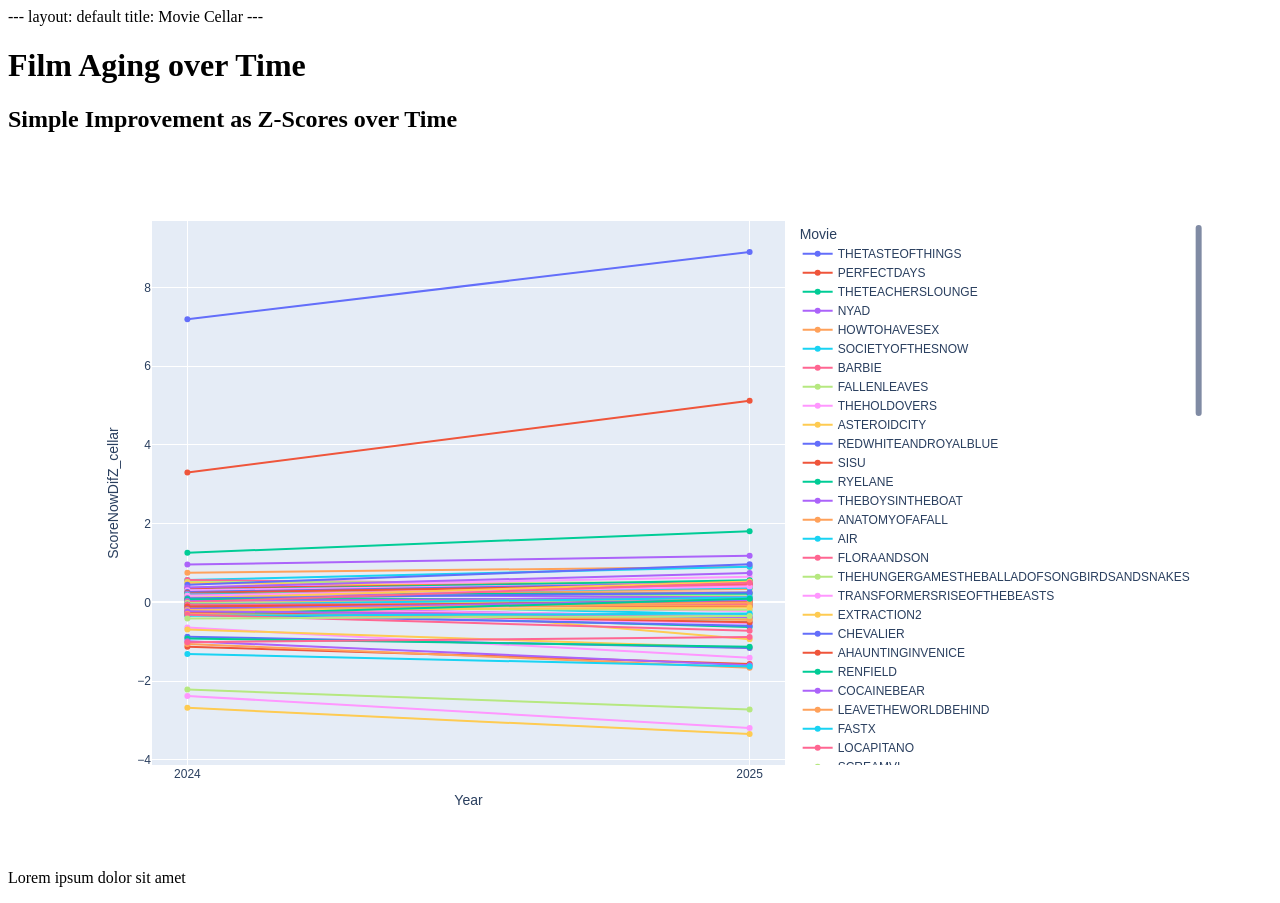
==== docs/index.html @ 70431ed2 "Update index.html" ====
---
layout: default

title: Movie Cellar
---

<!DOCTYPE html>
<html>
<body>
      <h1>Film Aging over Time</h1>
      <h2>Simple Improvement as Z-Scores over Time</h2>

<style>
.full-width-iframe {
  display: block;
  width: 90vw;
  max-width: 1400px;
  height: 700px;

  position: relative;
  left: 50%;
  transform: translateX(-50%);

  border: 0;
}
</style>
      
<iframe class = "full-width-iframe" 
    src="cellar_improvement.html" height="500";> </iframe>
            <p>Lorem ipsum dolor sit amet</p>
</body>
</html>
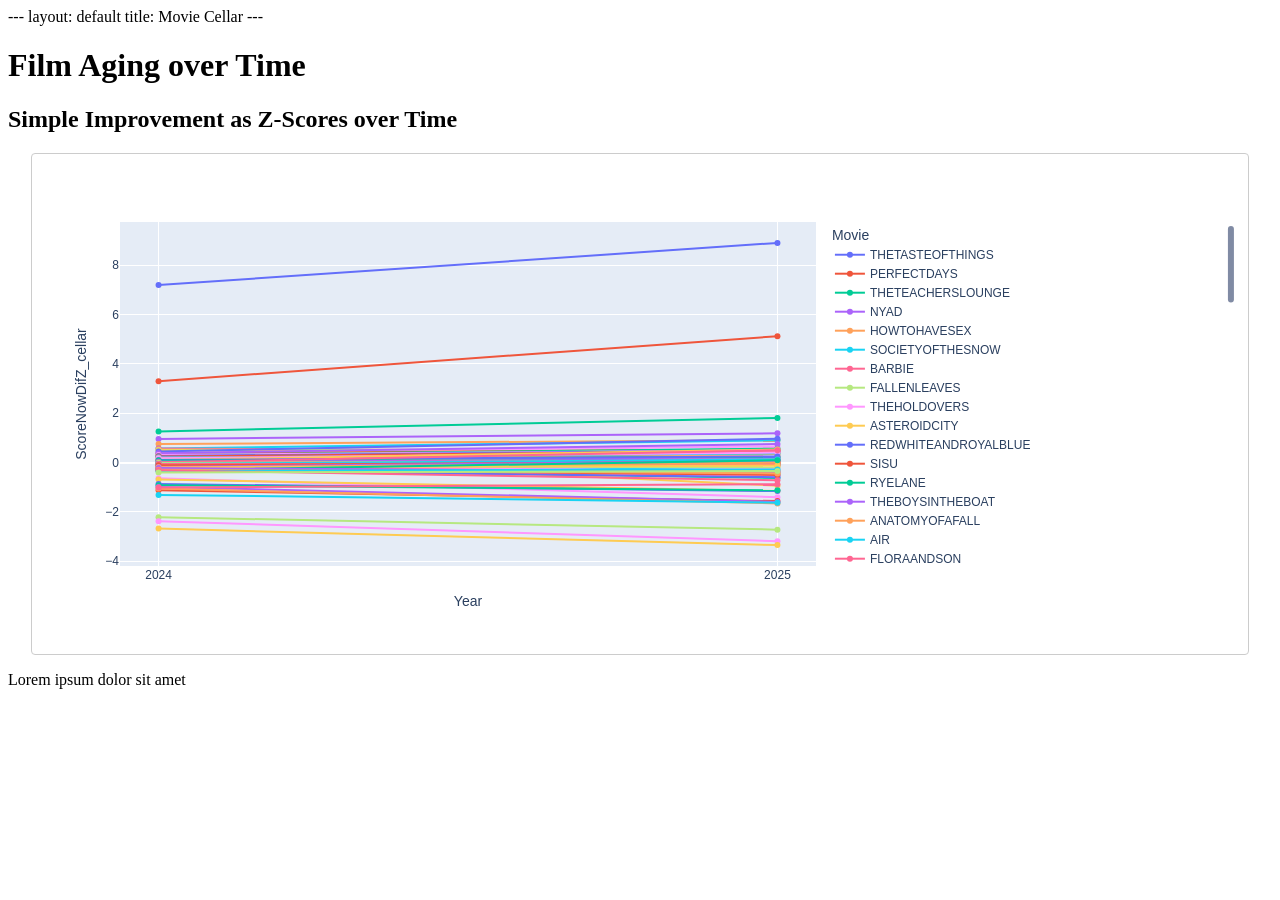
==== commit 9ab2bc17: "Update index.html" ====
--- a/docs/index.html
+++ b/docs/index.html
@@ -11,21 +11,21 @@
       <h2>Simple Improvement as Z-Scores over Time</h2>
 
 <style>
-.full-width-iframe {
-  display: block;
-  width: 90vw;
-  max-width: 1400px;
-  height: 700px;
-
-  position: relative;
-  left: 50%;
-  transform: translateX(-50%);
-
-  border: 0;
-}
+  .wide-frame {
+    /* Makes it 140% the width of the Merlot text container */
+    width: 140%; 
+    max-width: 95vw; /* Prevents it from overflowing on mobile screens */
+    position: relative;
+    left: 50%;
+    transform: translateX(-50%);
+    border: 1px solid #ccc; /* Matches Merlot's subtle borders */
+    border-radius: 4px;
+    display: block;
+    height: 500px;
+  }
 </style>
       
-<iframe class = "full-width-iframe" 
+<iframe class = "wide-frame" 
     src="cellar_improvement.html" height="500";> </iframe>
             <p>Lorem ipsum dolor sit amet</p>
 </body>
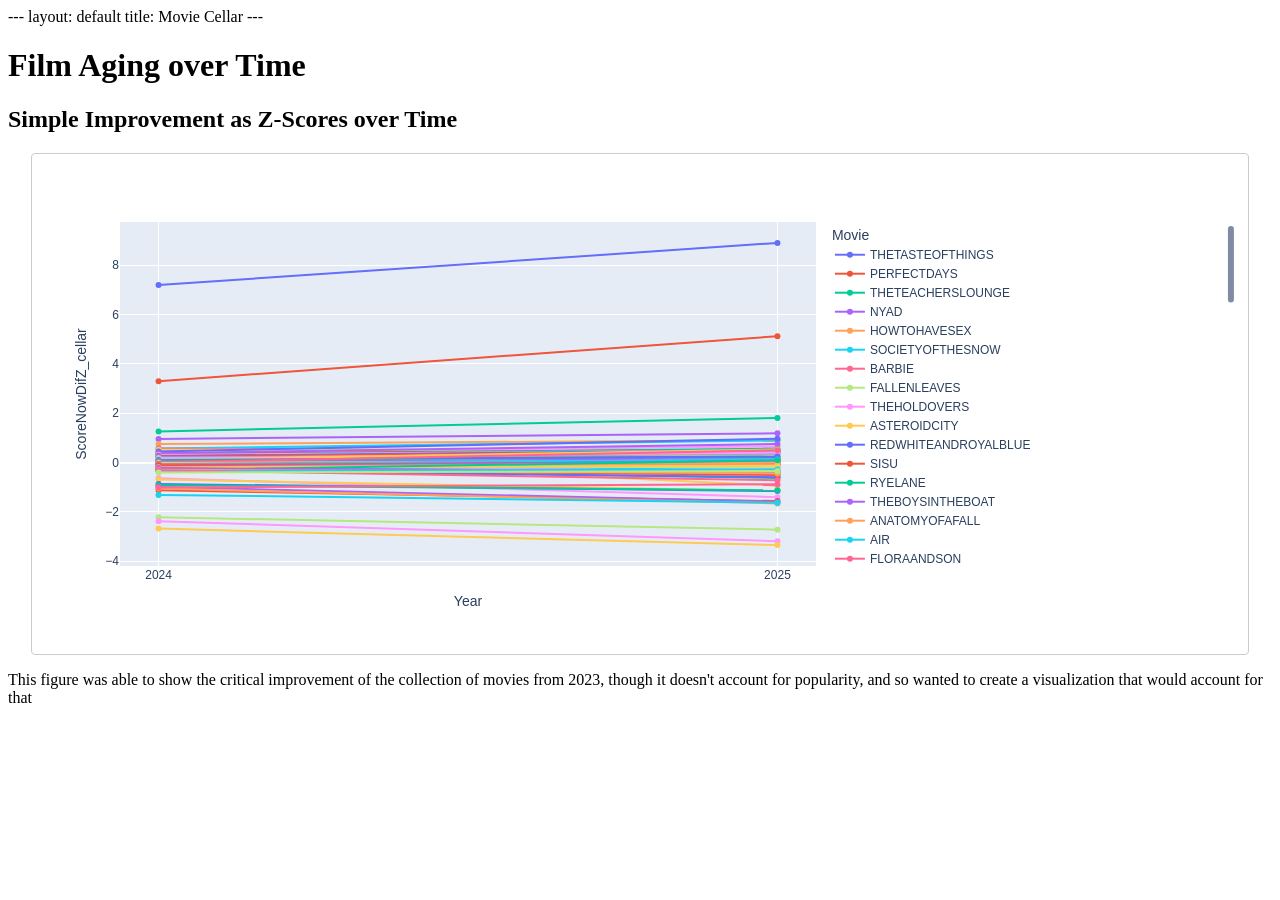
==== commit f29d624e: "Update index.html" ====
--- a/docs/index.html
+++ b/docs/index.html
@@ -27,6 +27,6 @@
       
 <iframe class = "wide-frame" 
     src="cellar_improvement.html" height="500";> </iframe>
-            <p>Lorem ipsum dolor sit amet</p>
+            <p>This figure was able to show the critical improvement of the collection of movies from 2023, though it doesn't account for popularity, and so wanted to create a visualization that would account for that</p>
 </body>
 </html>
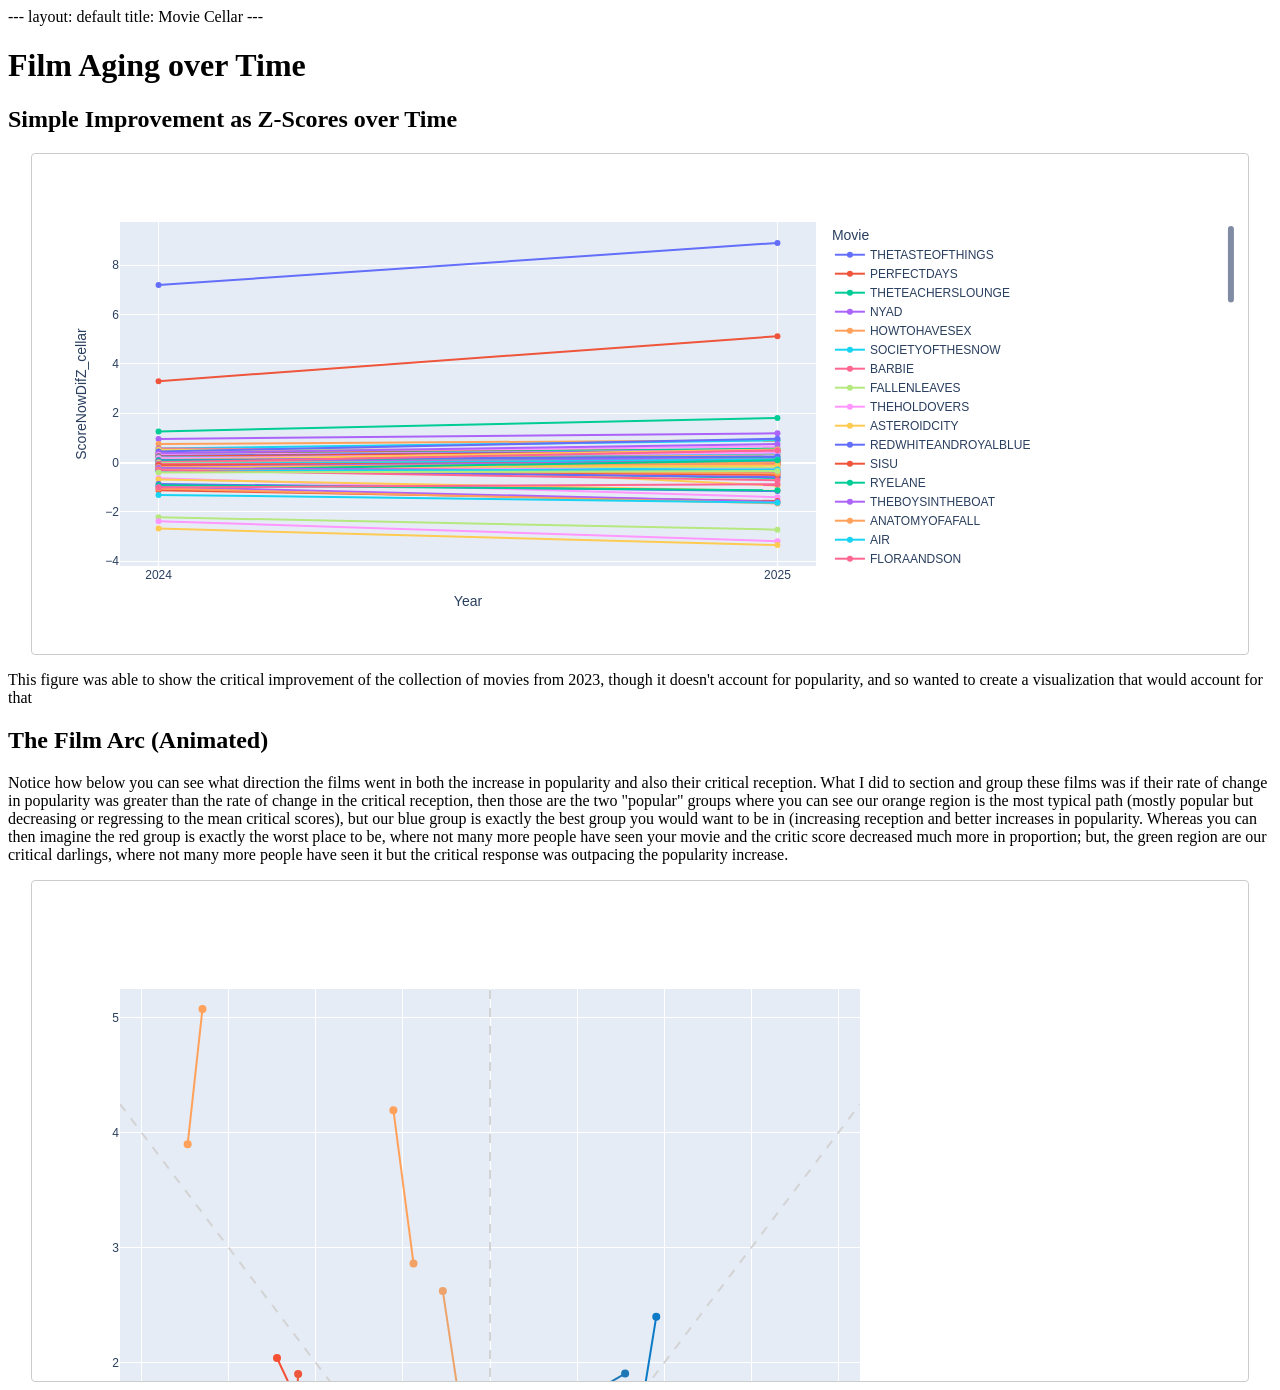
==== commit 5a4987ea: "Update index.html" ====
--- a/docs/index.html
+++ b/docs/index.html
@@ -28,5 +28,29 @@
 <iframe class = "wide-frame" 
     src="cellar_improvement.html" height="500";> </iframe>
             <p>This figure was able to show the critical improvement of the collection of movies from 2023, though it doesn't account for popularity, and so wanted to create a visualization that would account for that</p>
+
+ 
+      <h2>The Film Arc (Animated)</h2>
+
+            <p> Notice how below you can see what direction the films went in both the increase in popularity and also their critical reception. What I did to section and group these films was if their rate of change in popularity was greater than the rate of change in the critical reception, then those are the two "popular" groups where you can see our orange region is the most typical path (mostly popular but decreasing or regressing to the mean critical scores), but our blue group is exactly the best group you would want to be in (increasing reception and better increases in popularity. Whereas you can then imagine the red group is exactly the worst place to be, where not many more people have seen your movie and the critic score decreased much more in proportion; but, the green region are our critical darlings, where not many more people have seen it but the critical response was outpacing the popularity increase.</p>
+      
+<style>
+  .wide-frame {
+    /* Makes it 140% the width of the Merlot text container */
+    width: 140%; 
+    max-width: 95vw; /* Prevents it from overflowing on mobile screens */
+    position: relative;
+    left: 50%;
+    transform: translateX(-50%);
+    border: 1px solid #ccc; /* Matches Merlot's subtle borders */
+    border-radius: 4px;
+    display: block;
+    height: 500px;
+  }
+</style>
+      
+<iframe class = "wide-frame" 
+    src="cellar_interactive.html" height="500";> </iframe>
+
 </body>
 </html>
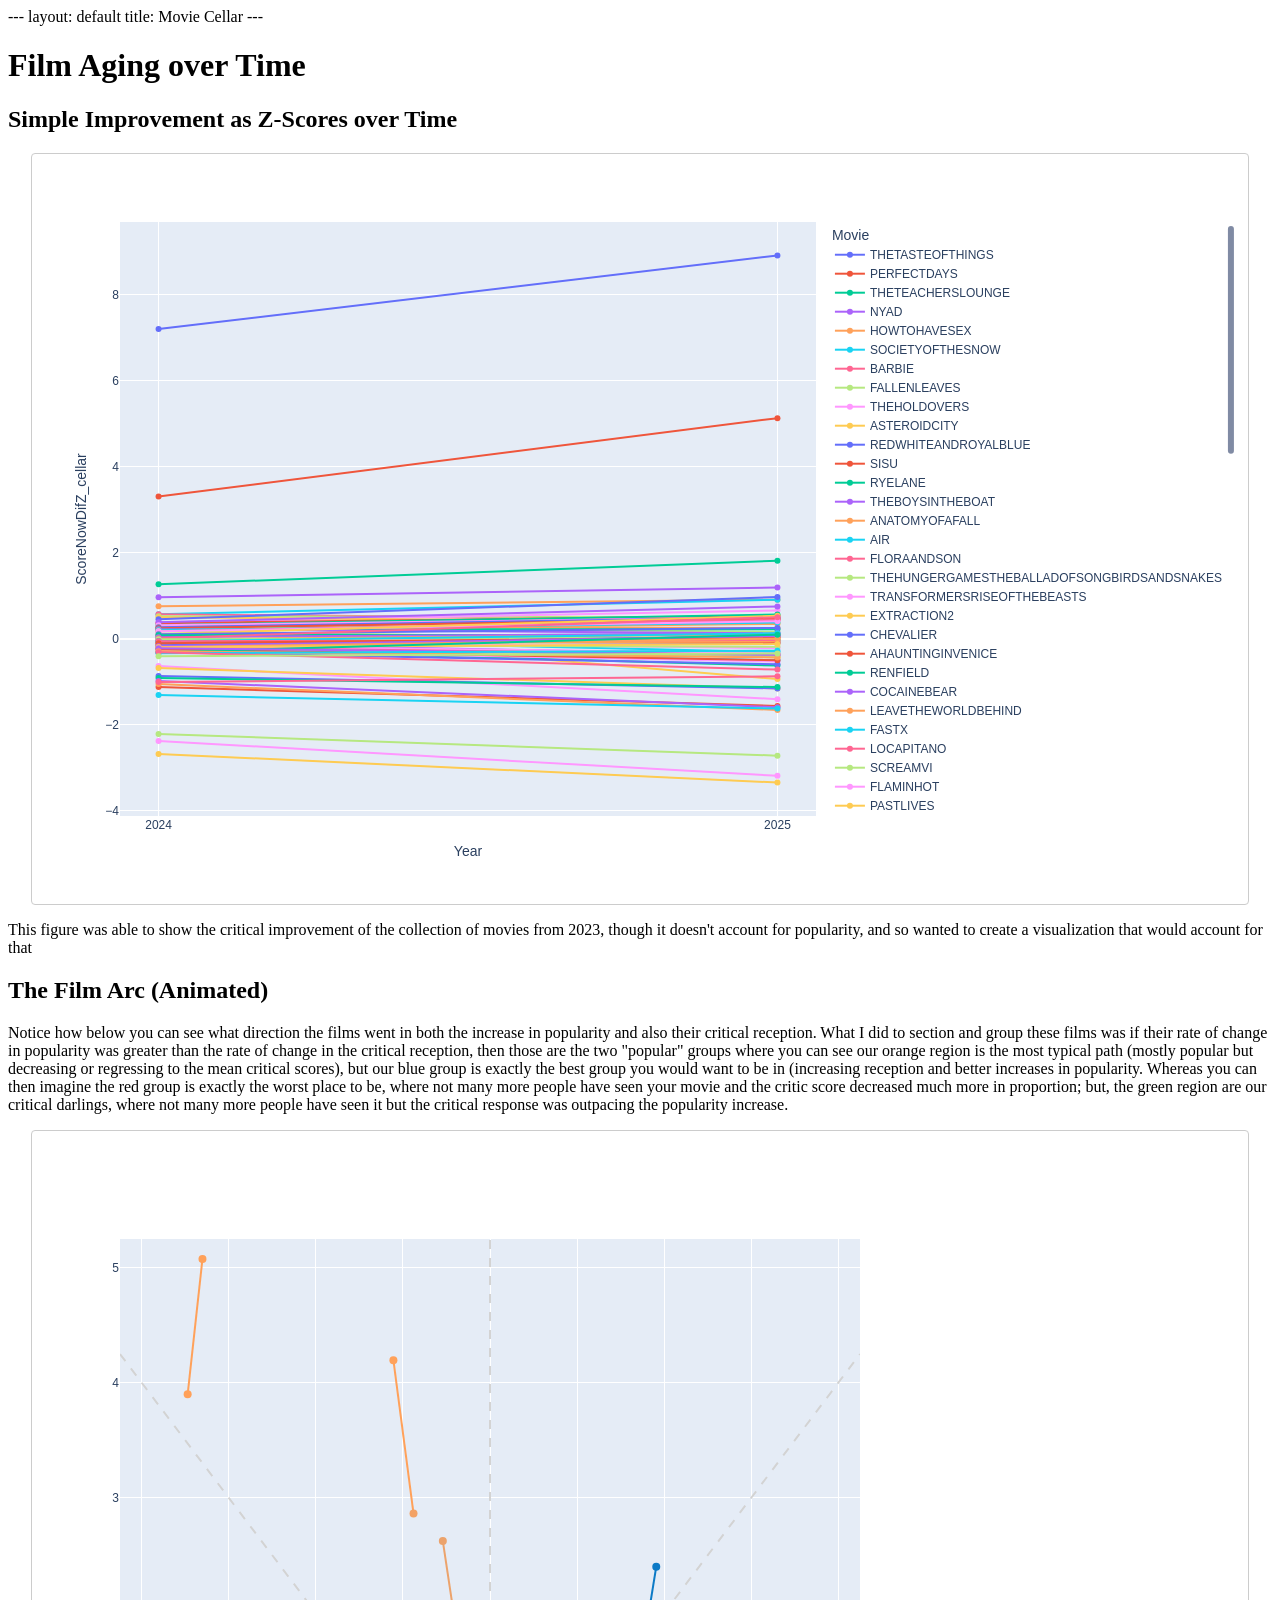
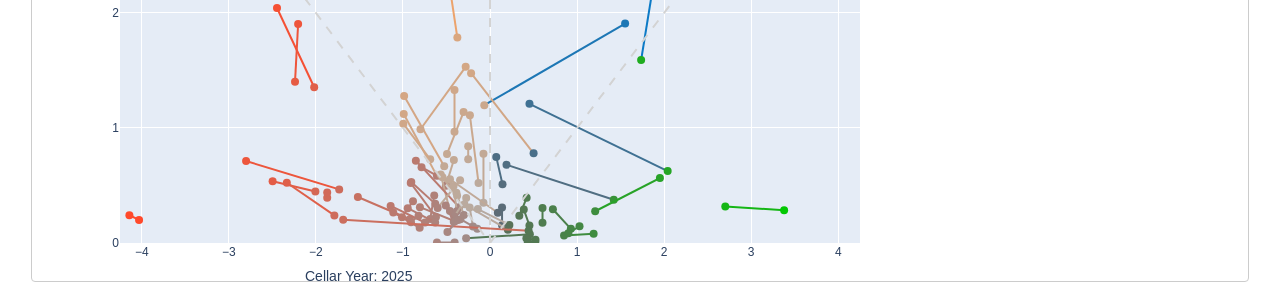
==== commit d67152dc: "Update index.html" ====
--- a/docs/index.html
+++ b/docs/index.html
@@ -37,7 +37,7 @@
 <style>
   .wide-frame {
     /* Makes it 140% the width of the Merlot text container */
-    width: 140%; 
+    width: 175%; 
     max-width: 95vw; /* Prevents it from overflowing on mobile screens */
     position: relative;
     left: 50%;
@@ -45,7 +45,7 @@
     border: 1px solid #ccc; /* Matches Merlot's subtle borders */
     border-radius: 4px;
     display: block;
-    height: 500px;
+    height: 750px;
   }
 </style>
       
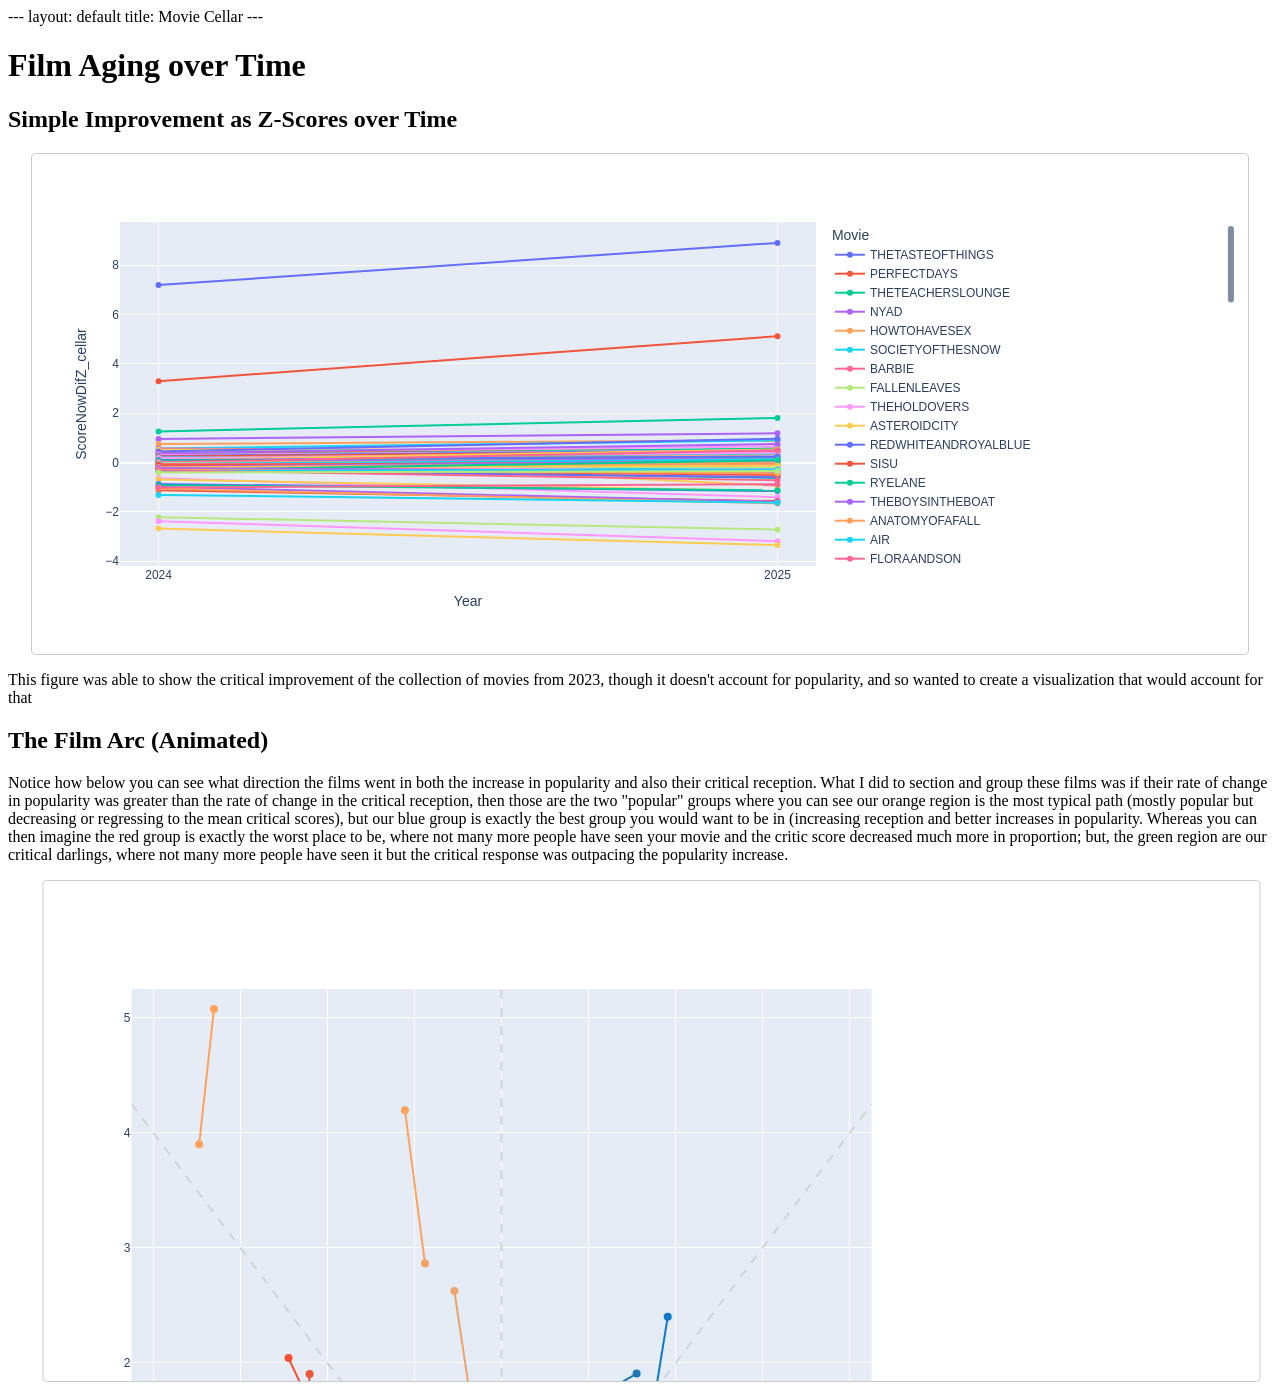
==== commit dba7cb70: "Update index.html" ====
--- a/docs/index.html
+++ b/docs/index.html
@@ -35,21 +35,21 @@
             <p> Notice how below you can see what direction the films went in both the increase in popularity and also their critical reception. What I did to section and group these films was if their rate of change in popularity was greater than the rate of change in the critical reception, then those are the two "popular" groups where you can see our orange region is the most typical path (mostly popular but decreasing or regressing to the mean critical scores), but our blue group is exactly the best group you would want to be in (increasing reception and better increases in popularity. Whereas you can then imagine the red group is exactly the worst place to be, where not many more people have seen your movie and the critic score decreased much more in proportion; but, the green region are our critical darlings, where not many more people have seen it but the critical response was outpacing the popularity increase.</p>
       
 <style>
-  .wide-frame {
+  .inter-wide-frame {
     /* Makes it 140% the width of the Merlot text container */
     width: 175%; 
     max-width: 95vw; /* Prevents it from overflowing on mobile screens */
     position: relative;
-    left: 50%;
-    transform: translateX(-50%);
+    left: 75%;
+    transform: translateX(-75%);
     border: 1px solid #ccc; /* Matches Merlot's subtle borders */
     border-radius: 4px;
     display: block;
-    height: 750px;
+    height: 500px;
   }
 </style>
       
-<iframe class = "wide-frame" 
+<iframe class = "inter-wide-frame" 
     src="cellar_interactive.html" height="500";> </iframe>
 
 </body>
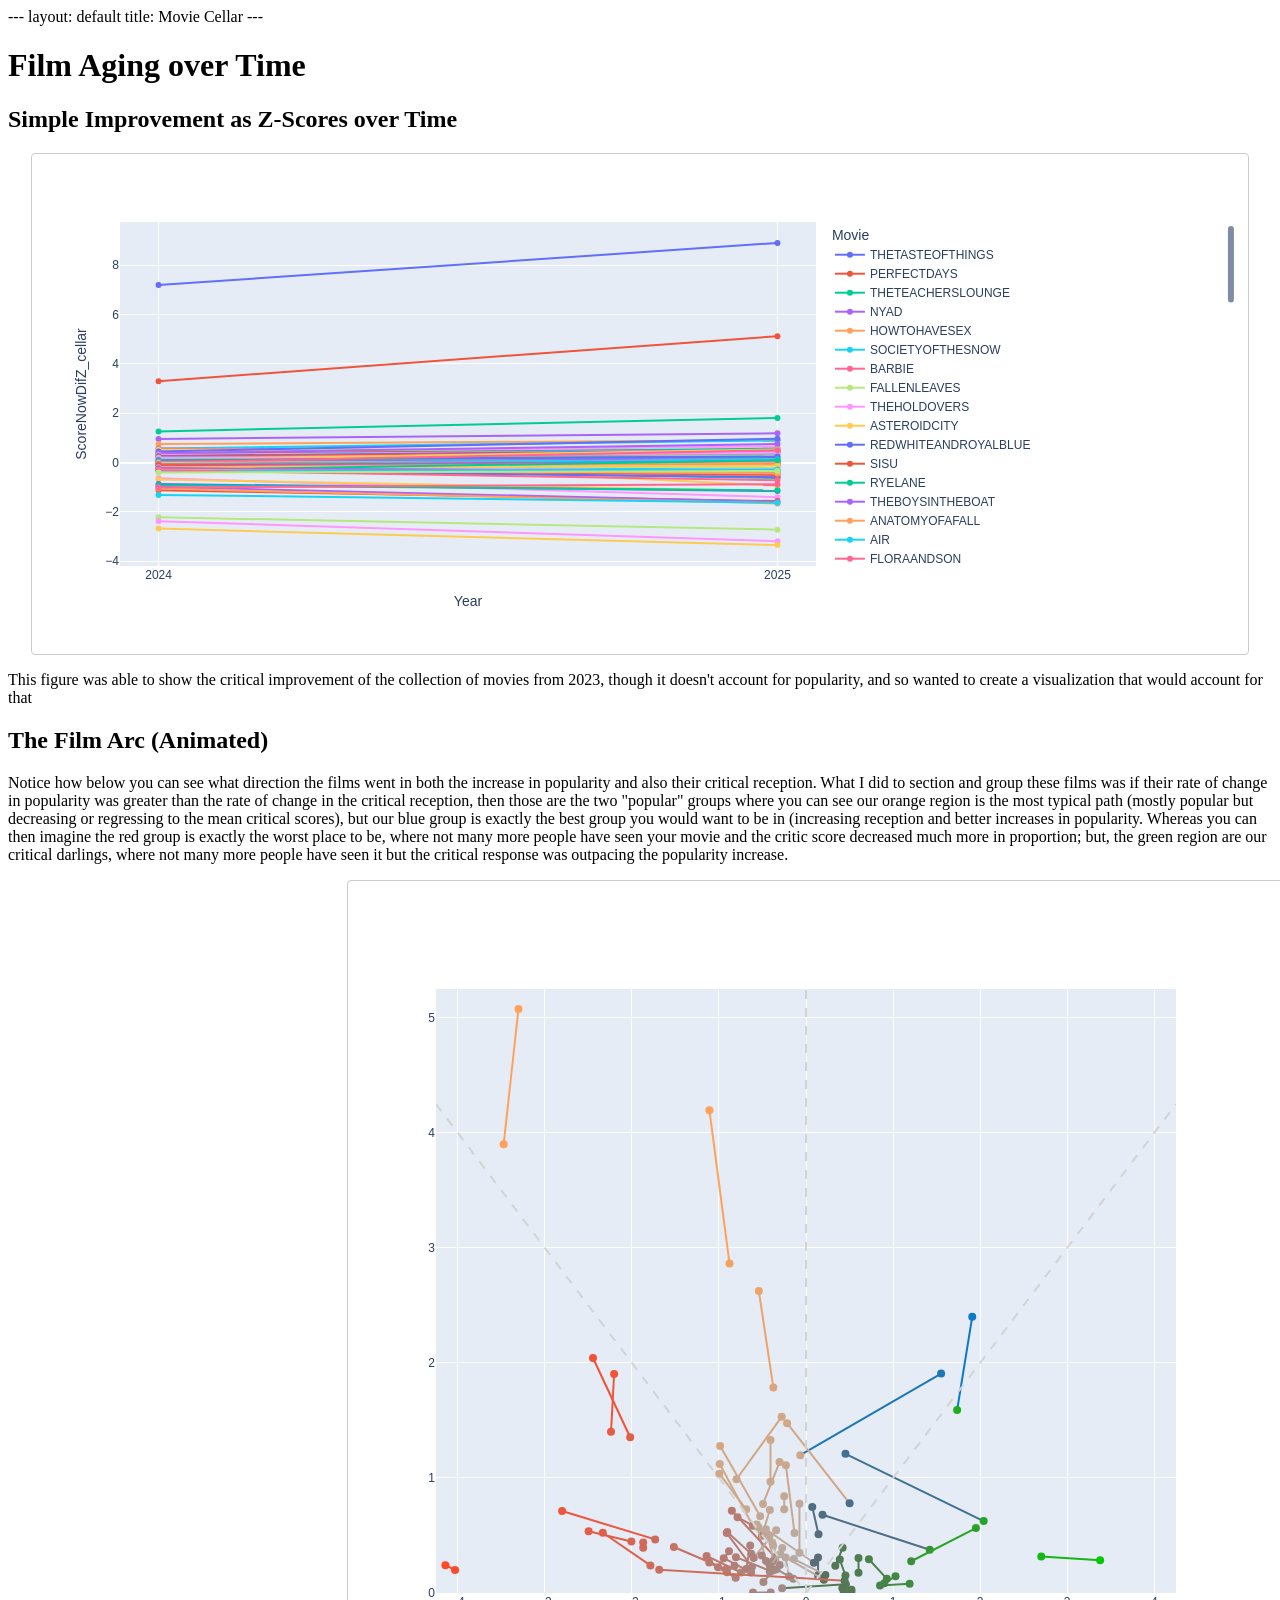
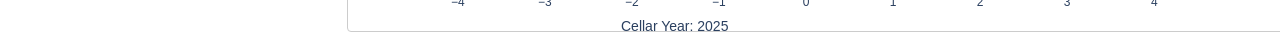
==== commit 090b719f: "Update index.html" ====
--- a/docs/index.html
+++ b/docs/index.html
@@ -37,15 +37,15 @@
 <style>
   .inter-wide-frame {
     /* Makes it 140% the width of the Merlot text container */
-    width: 175%; 
+    width: 200%; 
     max-width: 95vw; /* Prevents it from overflowing on mobile screens */
     position: relative;
     left: 75%;
-    transform: translateX(-75%);
+    transform: translateX(-50%);
     border: 1px solid #ccc; /* Matches Merlot's subtle borders */
     border-radius: 4px;
     display: block;
-    height: 500px;
+    height: 750px;
   }
 </style>
       
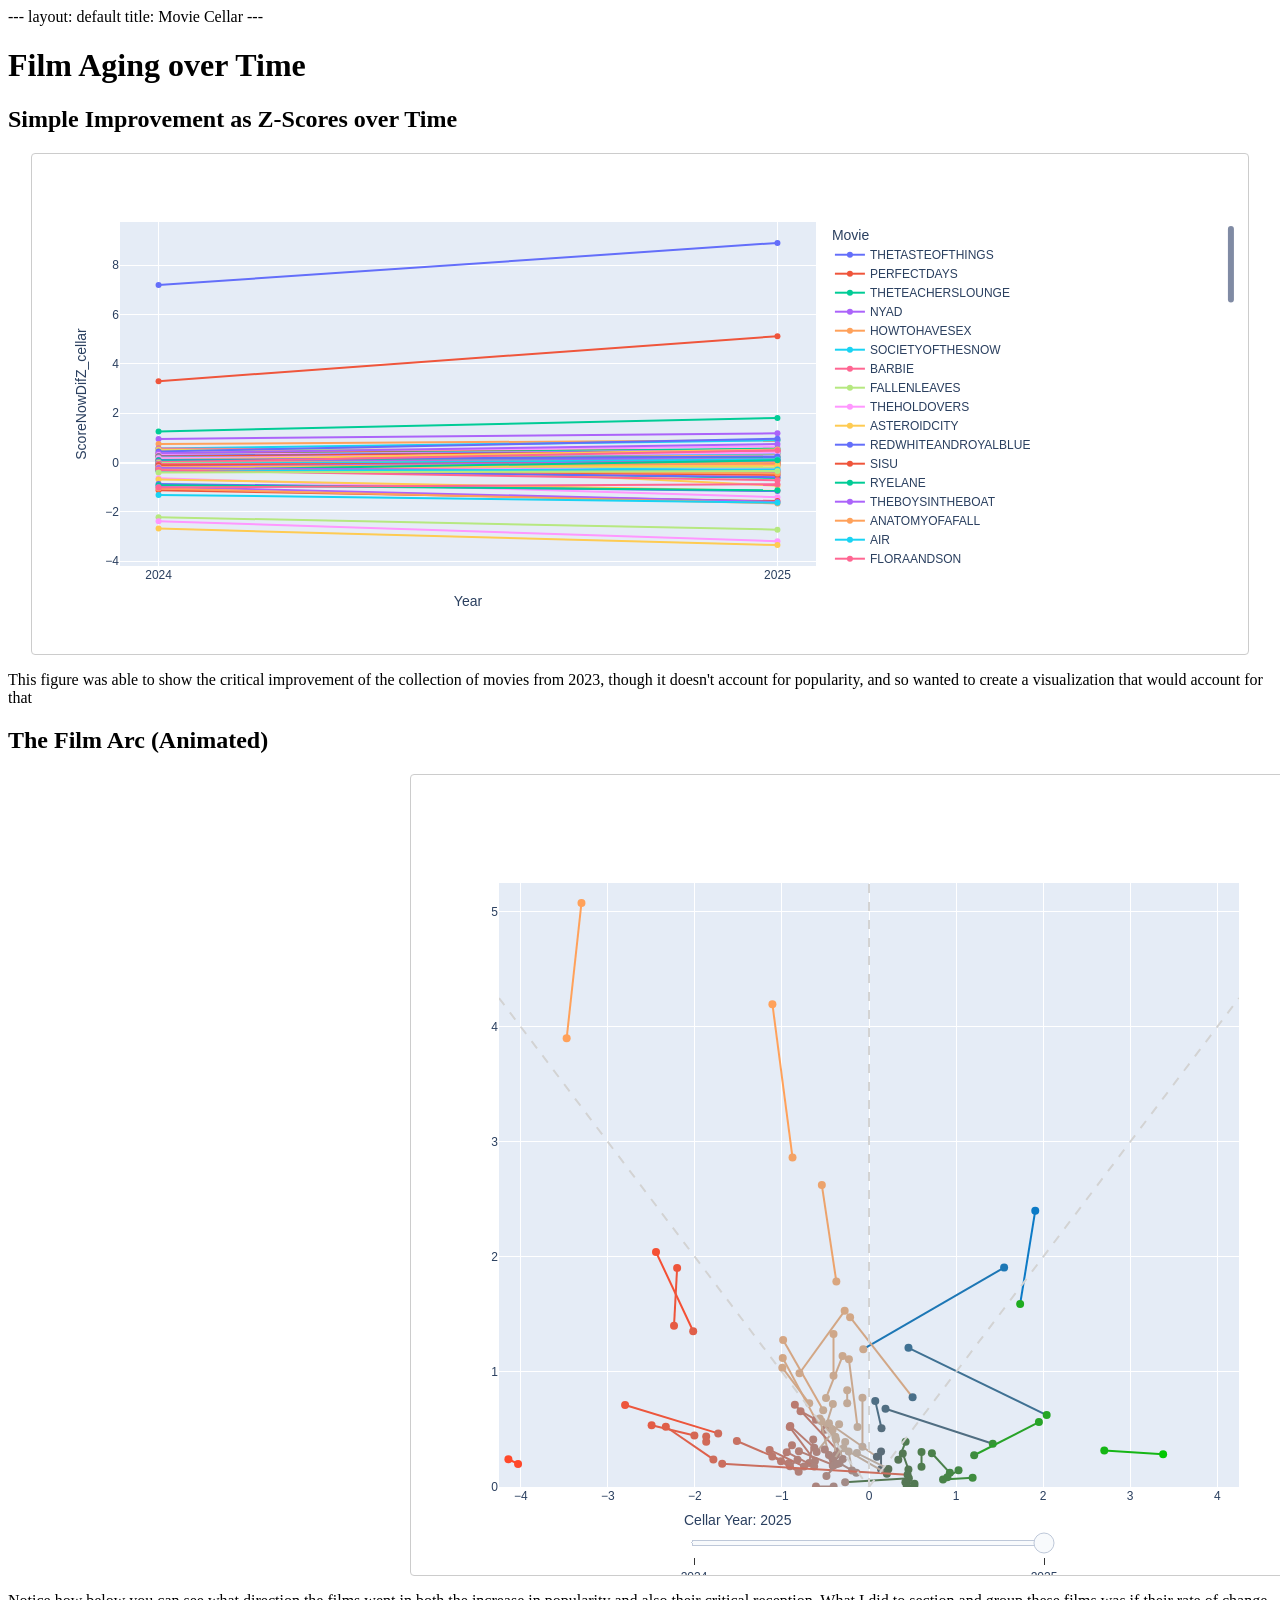
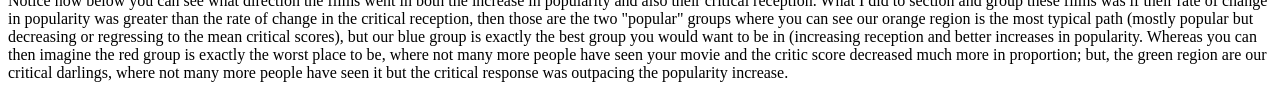
==== commit 583832dc: "Update index.html" ====
--- a/docs/index.html
+++ b/docs/index.html
@@ -32,25 +32,25 @@
  
       <h2>The Film Arc (Animated)</h2>
 
-            <p> Notice how below you can see what direction the films went in both the increase in popularity and also their critical reception. What I did to section and group these films was if their rate of change in popularity was greater than the rate of change in the critical reception, then those are the two "popular" groups where you can see our orange region is the most typical path (mostly popular but decreasing or regressing to the mean critical scores), but our blue group is exactly the best group you would want to be in (increasing reception and better increases in popularity. Whereas you can then imagine the red group is exactly the worst place to be, where not many more people have seen your movie and the critic score decreased much more in proportion; but, the green region are our critical darlings, where not many more people have seen it but the critical response was outpacing the popularity increase.</p>
-      
 <style>
   .inter-wide-frame {
     /* Makes it 140% the width of the Merlot text container */
-    width: 200%; 
+    width: 225%; 
     max-width: 95vw; /* Prevents it from overflowing on mobile screens */
     position: relative;
-    left: 75%;
+    left: 80%;
     transform: translateX(-50%);
     border: 1px solid #ccc; /* Matches Merlot's subtle borders */
     border-radius: 4px;
     display: block;
-    height: 750px;
+    height: 800px;
   }
 </style>
       
 <iframe class = "inter-wide-frame" 
     src="cellar_interactive.html" height="500";> </iframe>
 
+            <p> Notice how below you can see what direction the films went in both the increase in popularity and also their critical reception. What I did to section and group these films was if their rate of change in popularity was greater than the rate of change in the critical reception, then those are the two "popular" groups where you can see our orange region is the most typical path (mostly popular but decreasing or regressing to the mean critical scores), but our blue group is exactly the best group you would want to be in (increasing reception and better increases in popularity. Whereas you can then imagine the red group is exactly the worst place to be, where not many more people have seen your movie and the critic score decreased much more in proportion; but, the green region are our critical darlings, where not many more people have seen it but the critical response was outpacing the popularity increase.</p>
+            
 </body>
 </html>
